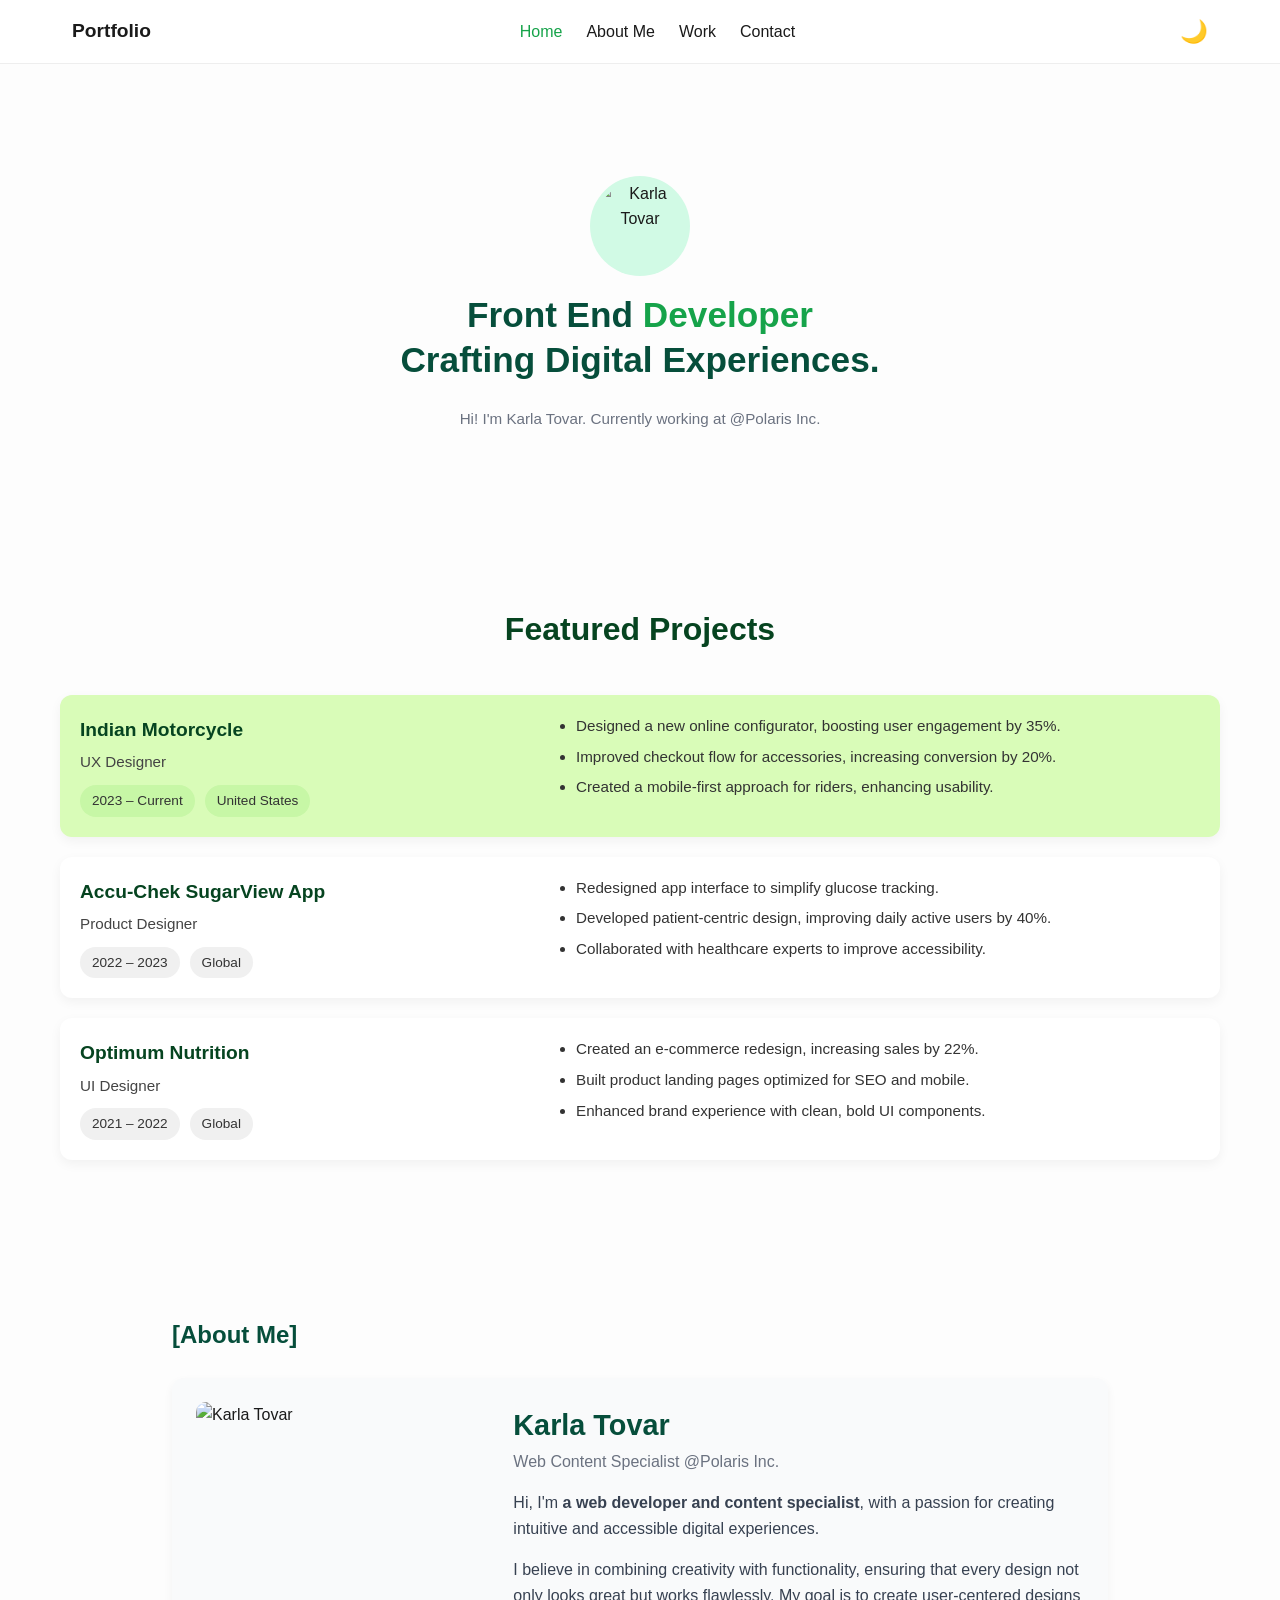
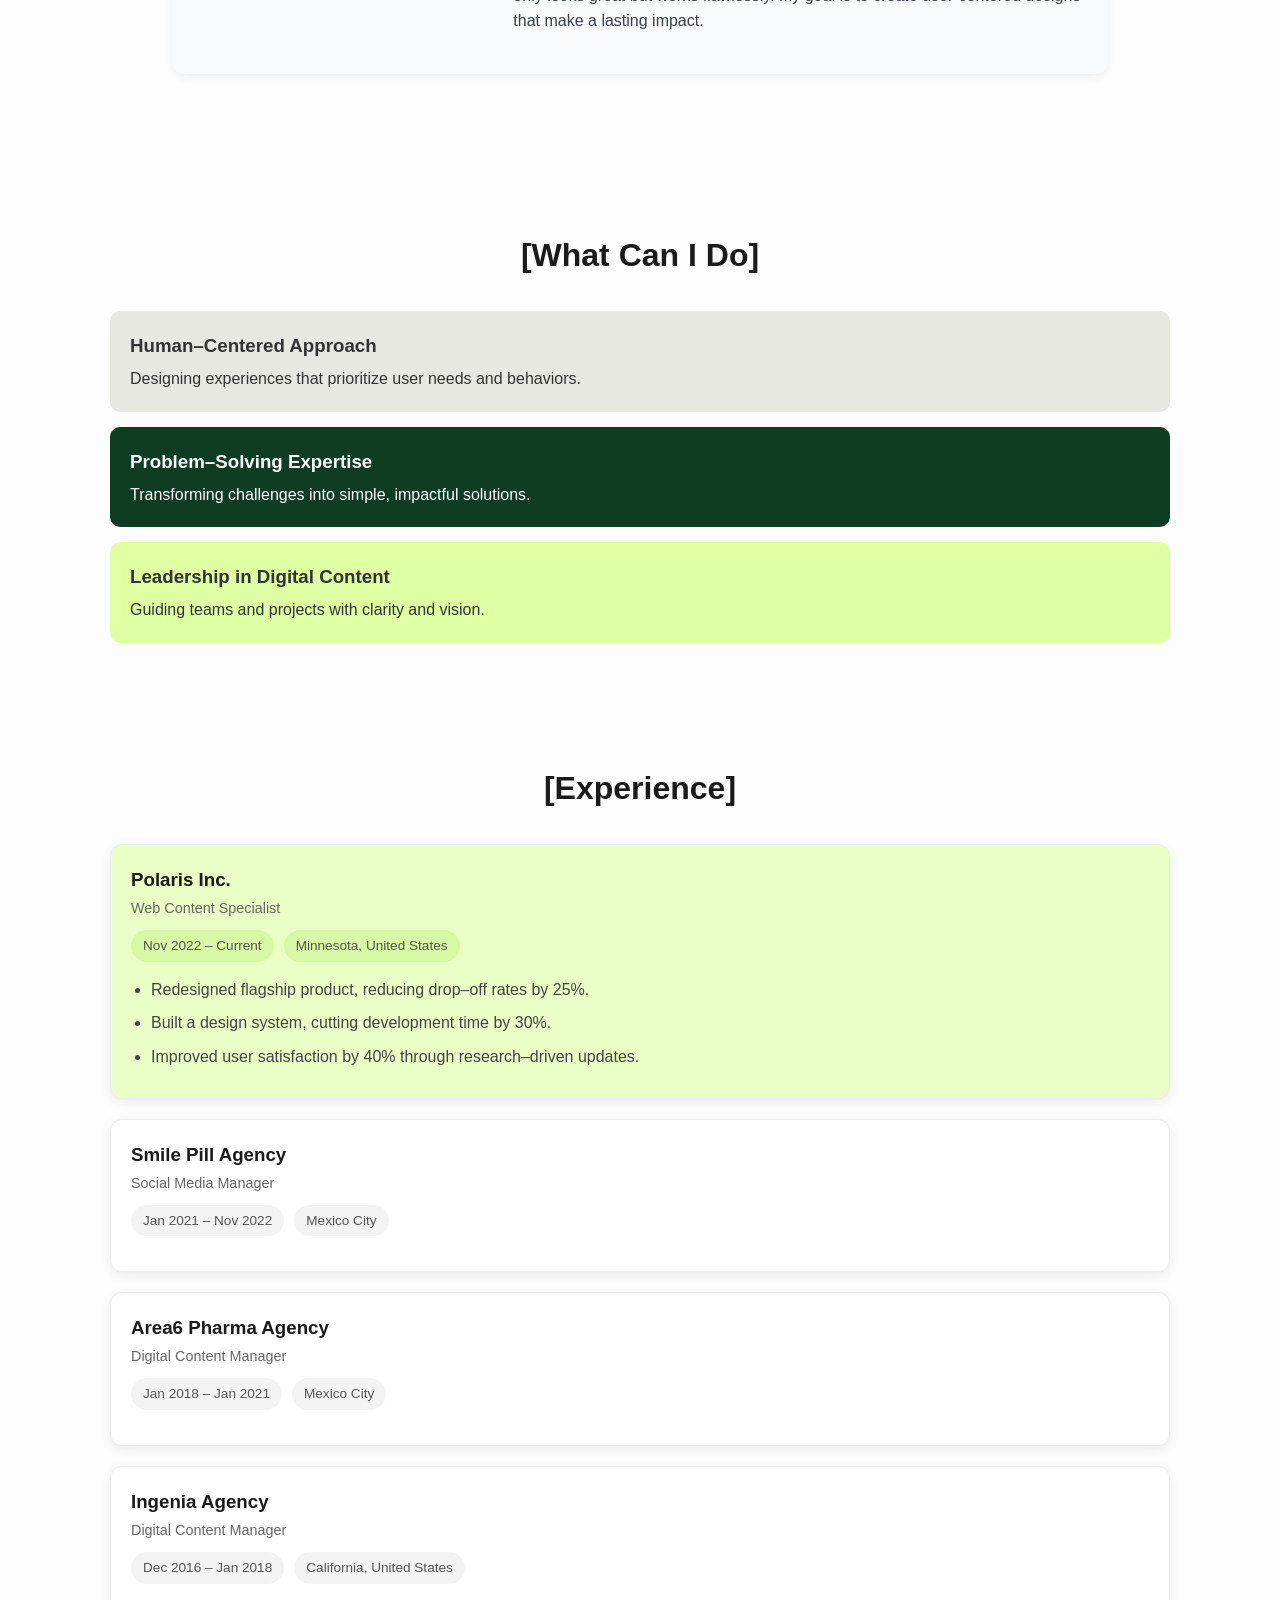
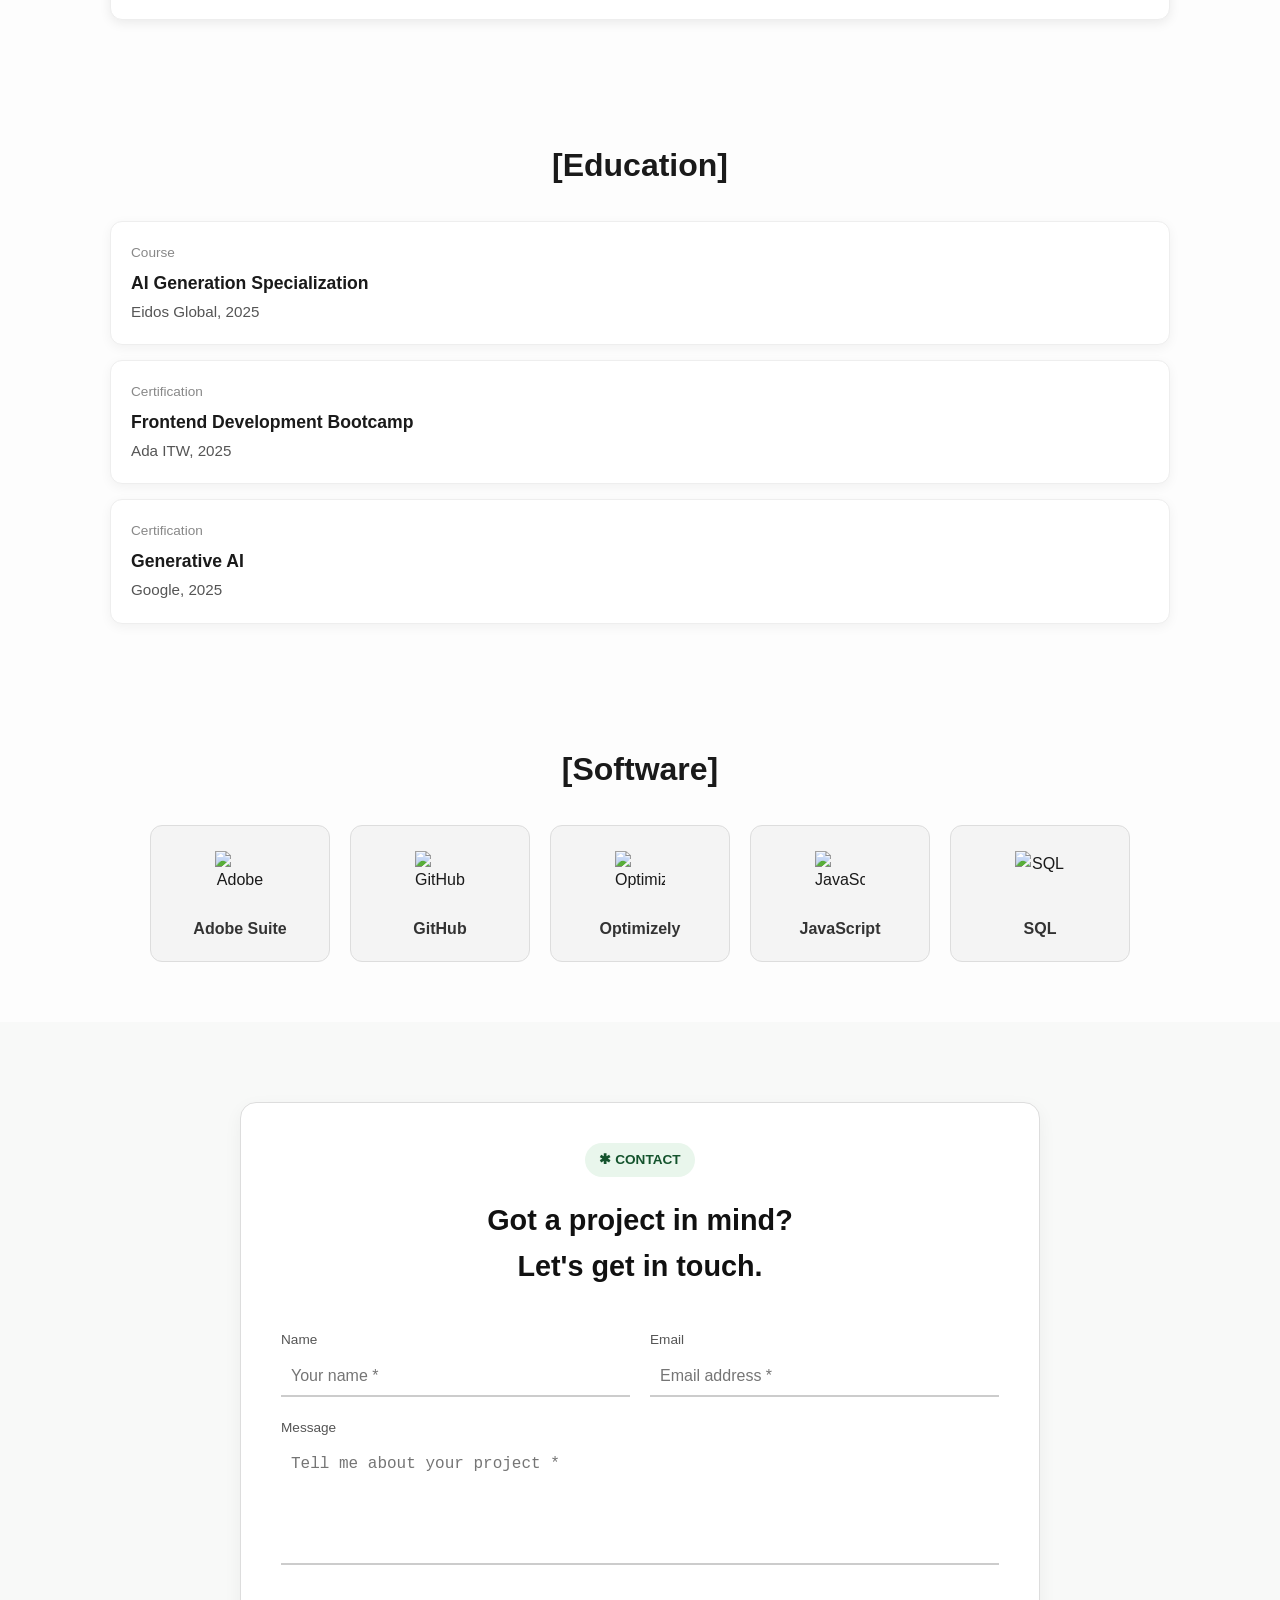
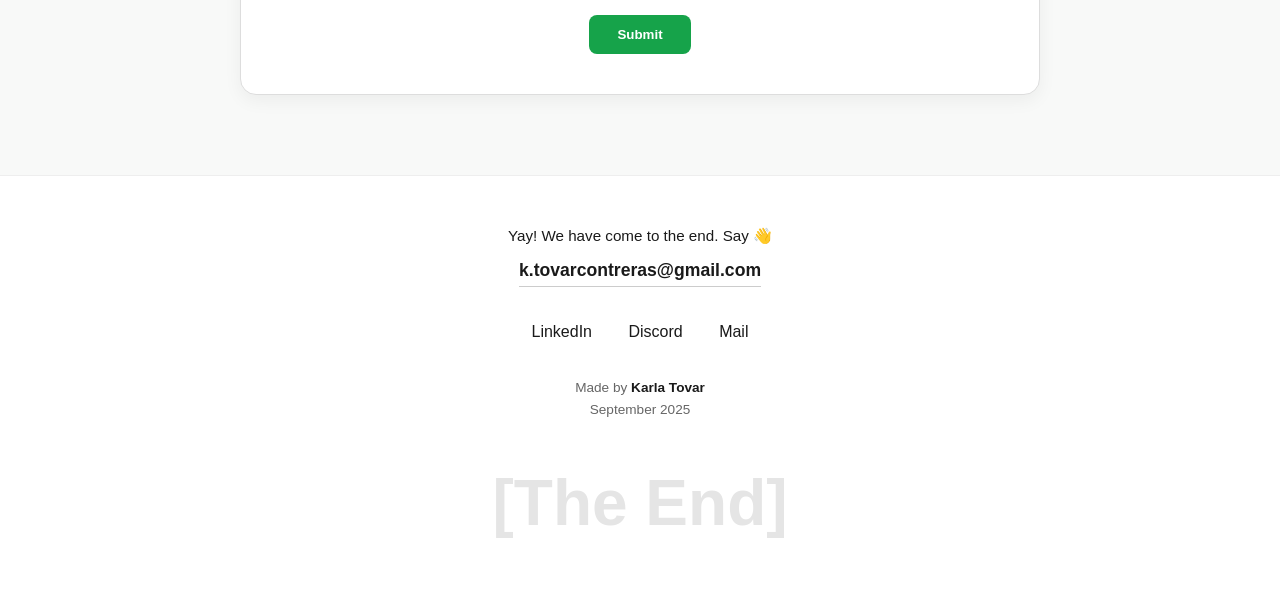
==== index.html @ 09ee1850 "cambio de carpeta" ====
<!DOCTYPE html>
<html lang="en">
<head>
  <meta charset="UTF-8">
  <meta name="viewport" content="width=device-width, initial-scale=1.0">
  <title>Karla Tovar - Portfolio</title>
  <link rel="stylesheet" href="css/styles.css">
</head>
<body>
  <!-- Header -->
  <header>
    <nav class="navbar">
      <div class="logo">Portfolio</div>
      <ul class="nav-links" id="navLinks">
        <li><a href="#hero" class="active">Home</a></li>
        <li><a href="#about">About Me</a></li>
        <li><a href="#projects">Work</a></li>
        <li><a href="#contact">Contact</a></li>
      </ul>
      <!-- Mobile Menu -->
      <button class="menu-toggle" id="menuToggle">
        <span></span><span></span><span></span>
      </button>
      <!-- Dark Mode -->
      <button class="dark-btn" id="darkBtn">🌙</button>
    </nav>
  </header>

  <!-- Hero -->
  <section id="hero" class="hero fade-in">
    <div class="hero-header">
      <div class="hero-avatar">
        <img src="https://st.depositphotos.com/15741256/61142/i/1600/depositphotos_611429774-stock-photo-portrait-beautiful-businesswoman-positive-successful.jpg" alt="Karla Tovar">
      </div>
      <h1>
        <span class="line1">Front End<span class="highlight"> Developer</span></span><br>
        <span class="line2">Crafting Digital Experiences.</span>
      </h1>
      <p class="subtitle">Hi! I'm Karla Tovar. Currently working at @Polaris Inc.</p>
    </div>
  </section>

  <!-- Featured Projects -->
  <section id="projects" class="work">
    <h2>Featured Projects</h2>
    <div class="experience-list">

      <!-- Project 1 -->
      <div class="experience-card highlight">
        <div class="experience-info">
          <h3>Indian Motorcycle</h3>
          <p class="role">UX Designer</p>
          <div class="meta">
            <span class="date">2023 – Current</span>
            <span class="location">United States</span>
          </div>
        </div>
        <div class="experience-details">
          <ul>
            <li>Designed a new online configurator, boosting user engagement by 35%.</li>
            <li>Improved checkout flow for accessories, increasing conversion by 20%.</li>
            <li>Created a mobile-first approach for riders, enhancing usability.</li>
          </ul>
        </div>
      </div>

      <!-- Project 2 -->
      <div class="experience-card">
        <div class="experience-info">
          <h3>Accu-Chek SugarView App</h3>
          <p class="role">Product Designer</p>
          <div class="meta">
            <span class="date">2022 – 2023</span>
            <span class="location">Global</span>
          </div>
        </div>
        <div class="experience-details">
          <ul>
            <li>Redesigned app interface to simplify glucose tracking.</li>
            <li>Developed patient-centric design, improving daily active users by 40%.</li>
            <li>Collaborated with healthcare experts to improve accessibility.</li>
          </ul>
        </div>
      </div>

      <!-- Project 3 -->
      <div class="experience-card">
        <div class="experience-info">
          <h3>Optimum Nutrition</h3>
          <p class="role">UI Designer</p>
          <div class="meta">
            <span class="date">2021 – 2022</span>
            <span class="location">Global</span>
          </div>
        </div>
        <div class="experience-details">
          <ul>
            <li>Created an e-commerce redesign, increasing sales by 22%.</li>
            <li>Built product landing pages optimized for SEO and mobile.</li>
            <li>Enhanced brand experience with clean, bold UI components.</li>
          </ul>
        </div>
      </div>

    </div>
  </section>

  <!-- About Me -->
  <section id="about" class="about-section fade-in">
    <h2>[About Me]</h2>
    <div class="about-card">
      <div class="about-image">
        <img src="https://st.depositphotos.com/15741256/61146/i/1600/depositphotos_611463954-stock-photo-portrait-beautiful-positive-friendly-hispanic.jpg" alt="Karla Tovar">
        <div class="about-icons">
          <a href="#"><i class="fas fa-paint-brush"></i></a>
          <a href="#"><i class="fas fa-code"></i></a>
          <a href="#"><i class="fas fa-lightbulb"></i></a>
          <a href="#"><i class="fas fa-users"></i></a>
        </div>
      </div>
      <div class="about-content">
        <h3>Karla Tovar</h3>
        <p class="role">Web Content Specialist @Polaris Inc.</p>
        <p>
          Hi, I'm <strong>a web developer and content specialist</strong>, with a passion for
          creating intuitive and accessible digital experiences.
        </p>
        <p>
          I believe in combining creativity with functionality, ensuring that 
          every design not only looks great but works flawlessly.  
          My goal is to create user-centered designs that make a lasting impact.
        </p>
      </div>
    </div>
  </section>

  <!-- Skills -->
  <section class="skills fade-in">
    <h2>[What Can I Do]</h2>
    <div class="skills-container">
      <div class="skill-card light">
        <h3>Human–Centered Approach</h3>
        <p>Designing experiences that prioritize user needs and behaviors.</p>
      </div>
      <div class="skill-card dark">
        <h3>Problem–Solving Expertise</h3>
        <p>Transforming challenges into simple, impactful solutions.</p>
      </div>
      <div class="skill-card accent">
        <h3>Leadership in Digital Content</h3>
        <p>Guiding teams and projects with clarity and vision.</p>
      </div>
    </div>
  </section>

  <!-- Experience -->
  <section class="experience fade-in">
    <h2>[Experience]</h2>
    <div class="experience-container">
      <div class="job-card highlight">
        <div class="job-header">
          <h3>Polaris Inc.</h3>
          <span class="role">Web Content Specialist</span>
        </div>
        <div class="job-meta">
          <span class="tag">Nov 2022 – Current</span>
          <span class="tag">Minnesota, United States</span>
        </div>
        <ul class="job-details">
          <li>Redesigned flagship product, reducing drop–off rates by 25%.</li>
          <li>Built a design system, cutting development time by 30%.</li>
          <li>Improved user satisfaction by 40% through research–driven updates.</li>
        </ul>
      </div>

      <div class="job-card">
        <div class="job-header">
          <h3>Smile Pill Agency</h3>
          <span class="role">Social Media Manager</span>
        </div>
        <div class="job-meta">
          <span class="tag">Jan 2021 – Nov 2022</span>
          <span class="tag">Mexico City</span>
        </div>
      </div>

      <div class="job-card">
        <div class="job-header">
          <h3>Area6 Pharma Agency</h3>
          <span class="role">Digital Content Manager</span>
        </div>
        <div class="job-meta">
          <span class="tag">Jan 2018 – Jan 2021</span>
          <span class="tag">Mexico City</span>
        </div>
      </div>

      <div class="job-card">
        <div class="job-header">
          <h3>Ingenia Agency</h3>
          <span class="role">Digital Content Manager</span>
        </div>
        <div class="job-meta">
          <span class="tag">Dec 2016 – Jan 2018</span>
          <span class="tag">California, United States</span>
        </div>
      </div>
    </div>
  </section>

  <!-- Education -->
  <section class="education fade-in">
    <h2>[Education]</h2>
    <div class="education-container">
      <div class="edu-card">
        <span class="edu-role">Course</span>
        <h3>AI Generation Specialization</h3>
        <p>Eidos Global, 2025</p>
      </div>
      <div class="edu-card">
        <span class="edu-role">Certification</span>
        <h3>Frontend Development Bootcamp</h3>
        <p>Ada ITW, 2025</p>
      </div>
      <div class="edu-card">
        <span class="edu-role">Certification</span>
        <h3>Generative AI</h3>
        <p>Google, 2025</p>
      </div>
    </div>
  </section>

  <!-- Software -->
  <section class="software fade-in">
    <h2>[Software]</h2>
    <div class="software-container">
      <div class="software-card">
        <div class="software-icon">
          <img src="https://cdn-icons-png.flaticon.com/512/5968/5968520.png" alt="Adobe">
        </div>
        <h3>Adobe Suite</h3>
      </div>
      <div class="software-card">
        <div class="software-icon">
          <img src="https://cdn-icons-png.flaticon.com/512/2111/2111432.png" alt="GitHub">
        </div>
        <h3>GitHub</h3>
      </div>
      <div class="software-card">
        <div class="software-icon">
          <img src="https://upload.wikimedia.org/wikipedia/en/e/e9/Optimizely_Logo.png" alt="Optimizely">
        </div>
        <h3>Optimizely</h3>
      </div>
      <div class="software-card">
        <div class="software-icon">
          <img src="https://cdn-icons-png.flaticon.com/512/5968/5968292.png" alt="JavaScript">
        </div>
        <h3>JavaScript</h3>
      </div>
      <div class="software-card">
        <div class="software-icon">
          <img src="https://cdn-icons-png.flaticon.com/512/2772/2772128.png" alt="SQL">
        </div>
        <h3>SQL</h3>
      </div>
    </div>
  </section>

  <!-- Contact -->
  <section id="contact" class="contact fade-in">
    <div class="contact-box">
      <h2 class="contact-title">✱ CONTACT</h2>
      <h3 class="contact-subtitle">Got a project in mind?<br>Let's get in touch.</h3>
      <form class="contact-form">
        <div class="form-group">
          <label for="name">Name</label>
          <input type="text" id="name" placeholder="Your name *" required>
        </div>
        <div class="form-group">
          <label for="email">Email</label>
          <input type="email" id="email" placeholder="Email address *" required>
        </div>
        <div class="form-group full-width">
          <label for="message">Message</label>
          <textarea id="message" placeholder="Tell me about your project *" required></textarea>
        </div>
        <div class="form-submit">
          <button type="submit">Submit</button>
        </div>
      </form>
    </div>
  </section>

  <!-- Footer -->
  <footer>
    <div class="footer-top">
      <p>Yay! We have come to the end. Say 👋</p>
      <a href="mailto:k.tovarcontreras@gmail.com" class="footer-email">k.tovarcontreras@gmail.com</a>
    </div>
    <div class="footer-links">
      <a href="#">LinkedIn</a>
      <a href="#">Discord</a>
      <a href="#">Mail</a>
    </div>
    <div class="footer-meta">
      <p>Made by <a href="#">Karla Tovar</a></p>
      <p>September 2025</p>
    </div>
    <div class="footer-end">
      <h2>[The End]</h2>
    </div>
  </footer>

  <script src="js/script.js"></script>
</body>
</html>
---- css/styles.css ----
/* ========= RESET ========= */
* {
  margin: 0;
  padding: 0;
  box-sizing: border-box;
}
body {
  font-family: 'Inter', sans-serif;
  color: #1a1a1a;
  line-height: 1.6;
  background-color: #fdfdfd;
}

/* ========= NAVBAR ========= */
header {
  width: 100%;
  background: #ffffff;
  border-bottom: 1px solid #eee;
  position: sticky;
  top: 0;
  z-index: 100;
}
.navbar {
  max-width: 1200px;
  margin: auto;
  padding: 1rem 2rem;
  display: flex;
  justify-content: space-between;
  align-items: center;
}
.logo {
  font-weight: 700;
  font-size: 1.2rem;
}
.nav-links {
  display: flex;
  list-style: none;
  gap: 1.5rem;
}
.nav-links a {
  text-decoration: none;
  color: #1a1a1a;
  font-weight: 500;
  transition: color .3s ease;
}
.nav-links a:hover,
.nav-links a.active {
  color: #16a34a;
}

/* ========= MENU SANDWICH ========= */
.menu-toggle {
  display: none;
  flex-direction: column;
  justify-content: space-between;
  width: 28px;
  height: 20px;
  background: none;
  border: none;
  cursor: pointer;
}
.menu-toggle span {
  display: block;
  height: 3px;
  width: 100%;
  background: #064e3b; /* verde oscuro */
  border-radius: 3px;
  transition: 0.3s ease;
}
/* animación al cambiar a X */
.menu-toggle.active span:nth-child(1) {
  transform: rotate(45deg) translateY(8px);
}
.menu-toggle.active span:nth-child(2) {
  opacity: 0;
}
.menu-toggle.active span:nth-child(3) {
  transform: rotate(-45deg) translateY(-8px);
}

/* responsive menú */
@media (max-width: 768px) {
  .menu-toggle {
    display: flex;
  }
  .nav-links {
    position: absolute;
    top: 70px;
    right: 20px;
    background: #fff;
    flex-direction: column;
    gap: 1rem;
    padding: 1rem 2rem;
    border: 1px solid #eee;
    border-radius: 12px;
    box-shadow: 0 4px 12px rgba(0,0,0,0.1);
    display: none;
  }
  .nav-links.show {
    display: flex;
  }
}

/* ========= HERO NUEVO ========= */
.hero {
  max-width: 800px;
  margin: 5rem auto;
  padding: 2rem;
  text-align: center;
}

.hero-header {
  display: flex;
  flex-direction: column;
  align-items: center;
  gap: 1rem;
}

.hero-avatar {
  width: 100px;
  height: 100px;
  background: #d1fae5; /* verde claro */
  border-radius: 50%;
  display: flex;
  align-items: center;
  justify-content: center;
  overflow: hidden;
}

.hero-avatar img {
  width: 90%;
  height: 90%;
  object-fit: cover;
  border-radius: 50%;
}

.hero h1 {
  font-size: 2.2rem;
  font-weight: 700;
  line-height: 1.3;
  color: #064e3b; /* verde oscuro */
}

.hero .line1 .highlight {
  color: #16a34a; /* verde brillante */
}

.hero .subtitle {
  font-size: 0.95rem;
  color: #6b7280; /* gris */
  margin-top: 0.5rem;
}

/* ========= ABOUT ME ========= */
.about-section {
  max-width: 1000px;
  margin: 4rem auto;
  padding: 2rem;
}

.about-section h2 {
  font-size: 1.5rem;
  margin-bottom: 1.5rem;
  color: #064e3b;
}

.about-card {
  display: flex;
  gap: 2rem;
  background: #f9fafb;
  border-radius: 12px;
  padding: 1.5rem;
  box-shadow: 0 4px 10px rgba(0, 0, 0, 0.05);
}

.about-image {
  flex: 1;
  position: relative;
}

.about-image img {
  width: 100%;
  border-radius: 10px;
  object-fit: cover;
}

.about-icons {
  display: flex;
  justify-content: center;
  gap: 1rem;
  margin-top: 0.8rem;
}

.about-icons a {
  font-size: 1.2rem;
  color: #16a34a;;
  transition: color 0.3s ease;
}

.about-icons a:hover {
  color: #064e3b;
}

.about-content {
  flex: 2;
  display: flex;
  flex-direction: column;
  justify-content: center;
}

.about-content h3 {
  font-size: 1.8rem;
  font-weight: bold;
  color: #064e3b;
}

.about-content .role {
  font-size: 1rem;
  color: #6b7280;
  margin-bottom: 1rem;
}

.about-content p {
  margin-bottom: 1rem;
  color: #374151;
  line-height: 1.6;
}

.about-content .signature {
  font-style: italic;
  color: #9ca3af;
  margin-bottom: 1.5rem;
}

.btn-primary {
  display: inline-block;
  padding: 0.8rem 1.5rem;
  background: #16a34a;
  color: white;
  font-weight: 600;
  border-radius: 8px;
  text-decoration: none;
  transition: background 0.3s ease;
}

.btn-primary:hover {
  background: #064e3b;
}

/* === ABOUT PAGE === */
.about {
  padding: 60px 20px;
  max-width: 1100px;
  margin: 0 auto;
}

.about h2 {
  text-align: center;
  margin-bottom: 40px;
  font-size: 2rem;
  color: var(--text-color);
}

.about-box {
  display: flex;
  flex-wrap: wrap;
  gap: 30px;
  background: var(--bg-light, #fff);
  border-radius: 12px;
  box-shadow: 0 4px 20px rgba(0, 0, 0, 0.08);
  padding: 30px;
  align-items: center;
}

.about-text {
  flex: 1 1 50%;
  color: var(--text-color);
}

.about-text h4 {
  font-size: 1rem;
  color: var(--accent-color, #888);
  margin-bottom: 15px;
}

.about-text p {
  margin-bottom: 15px;
  line-height: 1.6;
}

.about-text blockquote {
  margin-top: 25px;
  padding-left: 20px;
  border-left: 4px solid var(--primary-color, #555);
  font-style: italic;
  color: #555;
}

.about-text .quote {
  display: block;
  font-weight: 600;
  font-size: 1.1rem;
  margin-bottom: 5px;
}

.about-text .author {
  font-size: 0.9rem;
  color: #777;
}

.about-photo {
  flex: 1 1 40%;
  text-align: center;
}

.about-photo img {
  max-width: 100%;
  border-radius: 12px;
  object-fit: cover;
  box-shadow: 0 4px 12px rgba(0, 0, 0, 0.1);
}

/* Responsive */
@media (max-width: 768px) {
  .about-box {
    flex-direction: column;
    text-align: center;
  }
  .about-text {
    flex: 1 1 100%;
  }
  .about-photo {
    flex: 1 1 100%;
  }
}

/* Featured Projects (styled like Experience in about.html) */
.experience-list {
  display: flex;
  flex-direction: column;
  gap: 20px;
}

.experience-card {
  background: #fff;
  border-radius: 12px;
  padding: 20px;
  box-shadow: 0 4px 12px rgba(0,0,0,0.05);
  display: flex;
  justify-content: space-between;
  align-items: flex-start;
  flex-wrap: wrap;
}

.experience-card.highlight {
  background: #d9fcb8; /* green highlight */
}

.experience-info {
  flex: 1 1 40%;
}

.experience-info h3 {
  font-size: 1.2rem;
  font-weight: 700;
  margin-bottom: 5px;
  color: #064420;
}

.experience-info .role {
  font-size: 0.95rem;
  color: #444;
  margin-bottom: 10px;
}

.meta {
  display: flex;
  gap: 10px;
  flex-wrap: wrap;
}

.meta span {
  background: #f0f0f0;
  padding: 5px 12px;
  border-radius: 20px;
  font-size: 0.85rem;
  color: #333;
}

.experience-card.highlight .meta span {
  background: #c7f7a6;
}

.experience-details {
  flex: 1 1 55%;
}

.experience-details ul {
  margin: 0;
  padding-left: 20px;
}

.experience-details li {
  margin-bottom: 8px;
  font-size: 0.95rem;
  color: #333;
  line-height: 1.5;
}


/* === EDUCATION === */
.education {
  padding: 60px 20px;
  max-width: 1100px;
  margin: 0 auto;
}

.education h2 {
  text-align: center;
  margin-bottom: 30px;
  font-size: 2rem;
}

.education-container {
  display: flex;
  flex-direction: column;
  gap: 15px;
}

.edu-card {
  background: #fff;
  border: 1px solid #eee;
  border-radius: 12px;
  padding: 20px;
  box-shadow: 0 3px 12px rgba(0, 0, 0, 0.05);
}

.edu-role {
  display: block;
  font-size: 0.85rem;
  color: #888;
  margin-bottom: 5px;
}

.edu-card h3 {
  font-size: 1.1rem;
  margin-bottom: 3px;
  font-weight: 600;
}

.edu-card p {
  font-size: 0.95rem;
  color: #555;
}

/* Responsive */
@media (max-width: 768px) {
  .edu-card {
    padding: 15px;
  }
}

/* === SOFTWARE === */
.software {
  padding: 60px 20px;
  max-width: 1100px;
  margin: 0 auto;
}

.software h2 {
  text-align: center;
  margin-bottom: 30px;
  font-size: 2rem;
}

.software-container {
  display: flex;
  flex-wrap: wrap;
  justify-content: center;
  gap: 20px;
}

.software-card {
  background: #f4f4f4;
  border: 1px solid #ddd;
  border-radius: 12px;
  width: 180px;
  padding: 20px;
  text-align: center;
  transition: transform 0.2s ease-in-out, box-shadow 0.2s;
}

.software-card:hover {
  transform: translateY(-5px);
  box-shadow: 0 6px 16px rgba(0, 0, 0, 0.1);
}

.software-icon {
  width: 60px;
  height: 60px;
  margin: 0 auto 10px;
  display: flex;
  align-items: center;
  justify-content: center;
}

.software-icon img {
  width: 50px;
  height: 50px;
  object-fit: contain;
}

.software-card h3 {
  font-size: 1rem;
  color: #333;
}


/* === WHAT CAN I DO === */
.skills {
  padding: 60px 20px;
  max-width: 1100px;
  margin: 0 auto;
}

.skills h2 {
  text-align: center;
  margin-bottom: 30px;
  font-size: 2rem;
}

.skills-container {
  display: flex;
  flex-direction: column;
  gap: 15px;
}

.skill-card {
  padding: 20px;
  border-radius: 10px;
  font-size: 1rem;
}

.skill-card h3 {
  margin-bottom: 5px;
  font-weight: 700;
}

.skill-card.light {
  background: #e8e8e3;
  color: #333;
}

.skill-card.dark {
  background: #0f3d24;
  color: #fff;
}

.skill-card.accent {
  background: #dfffa3;
  color: #333;
}

/* === EXPERIENCE === */
.experience {
  padding: 60px 20px;
  max-width: 1100px;
  margin: 0 auto;
}

.experience h2 {
  text-align: center;
  margin-bottom: 30px;
  font-size: 2rem;
}

.experience-container {
  display: flex;
  flex-direction: column;
  gap: 20px;
}

.job-card {
  background: #fff;
  border-radius: 12px;
  padding: 20px;
  box-shadow: 0 3px 12px rgba(0, 0, 0, 0.08);
  border: 1px solid #eee;
}

.job-card.highlight {
  background: #eaffc6;
}

.job-header {
  display: flex;
  flex-direction: column;
  margin-bottom: 10px;
}

.job-header h3 {
  font-weight: 700;
  margin-bottom: 2px;
}

.role {
  font-size: 0.9rem;
  color: #666;
}

.job-meta {
  display: flex;
  gap: 10px;
  margin-bottom: 15px;
  flex-wrap: wrap;
}

.tag {
  background: #f3f3f3;
  border-radius: 20px;
  padding: 5px 12px;
  font-size: 0.85rem;
  color: #555;
}

.job-card.highlight .tag {
  background: #d7f8a5;
}

.job-details {
  margin-top: 10px;
  padding-left: 20px;
  color: #444;
}

.job-details li {
  margin-bottom: 8px;
}

/* Responsive */
@media (max-width: 768px) {
  .skills-container {
    gap: 10px;
  }

  .job-card {
    padding: 15px;
  }
}

/* ========= BOTONES ========= */
.btn {
  background: #6d28d9;
  color: #fff;
  padding: .8rem 1.5rem;
  border-radius: 8px;
  text-decoration: none;
  font-weight: 500;
  transition: background .3s ease, transform .2s ease;
}
.btn:hover {
  background: #5b21b6;
  transform: translateY(-3px);
}

/* === CONTACT === */
.contact {
  padding: 80px 20px;
  background: #f8f9f8;
  display: flex;
  justify-content: center;
  align-items: center;
}

.contact-box {
  background: #fff;
  border: 1px solid #ddd;
  border-radius: 16px;
  max-width: 800px;
  width: 100%;
  padding: 40px;
  text-align: center;
  box-shadow: 0 6px 18px rgba(0,0,0,0.05);
}

.contact-title {
  display: inline-block;
  background: #e9f6ec;
  color: #14532d;
  font-size: 0.85rem;
  font-weight: bold;
  border-radius: 20px;
  padding: 6px 14px;
  margin-bottom: 20px;
}

.contact-subtitle {
  font-size: 1.8rem;
  font-weight: 700;
  margin-bottom: 40px;
  color: #111;
}

.contact-form {
  display: flex;
  flex-wrap: wrap;
  gap: 20px;
  justify-content: space-between;
}

.form-group {
  flex: 1 1 45%;
  display: flex;
  flex-direction: column;
  text-align: left;
}

.form-group.full-width {
  flex: 1 1 100%;
}

.form-group label {
  font-size: 0.85rem;
  color: #555;
  margin-bottom: 6px;
}

.form-group input,
.form-group textarea {
  border: none;
  border-bottom: 2px solid #ccc;
  padding: 10px;
  font-size: 1rem;
  transition: border-color 0.2s ease;
  background: transparent;
}

.form-group input:focus,
.form-group textarea:focus {
  outline: none;
  border-color: #16a34a; /* Verde acento */
}

.form-group textarea {
  resize: none;
  height: 120px;
}

.form-submit {
  flex: 1 1 100%;
  display: flex;
  justify-content: center;
  margin-top: 30px;
}

.form-submit button {
  background: #16a34a; /* Verde principal */
  color: #fff;
  font-weight: bold;
  padding: 12px 28px;
  border: none;
  border-radius: 8px;
  cursor: pointer;
  transition: background 0.2s ease;
}

.form-submit button:hover {
  background: #15803d; /* Verde más oscuro al hover */
}

/* === PROYECTOS MEJORADOS === */
.projects-section {
  padding: 60px 20px;
  max-width: 1200px;
  margin: 0 auto;
}

.projects-section h2 {
  text-align: center;
  margin-bottom: 40px;
  font-size: 2rem;
  color: var(--heading-color, #064420);
}

.projects-list {
  display: flex;
  flex-direction: column;
  gap: 40px;
}

.project-card.enhanced {
  display: flex;
  background: #fff;
  border: 1px solid #eee;
  border-radius: 16px;
  overflow: hidden;
  box-shadow: 0 6px 18px rgba(0,0,0,0.05);
  transition: transform 0.3s, box-shadow 0.3s;
}

.project-card.enhanced:hover {
  transform: translateY(-5px);
  box-shadow: 0 10px 22px rgba(0,0,0,0.08);
}

.project-card.enhanced .project-image {
  flex: 1 1 40%;
  overflow: hidden;
}

.project-card.enhanced .project-image img {
  width: 100%;
  height: 100%;
  object-fit: cover;
  transition: transform 0.3s ease;
}

.project-card.enhanced:hover .project-image img {
  transform: scale(1.05);
}

.project-card.enhanced .project-content {
  flex: 1 1 60%;
  padding: 30px;
  display: flex;
  flex-direction: column;
  justify-content: center;
}

.project-card.enhanced .project-content .project-category {
  font-size: 0.9rem;
  color: var(--accent-color, #16a34a);
  margin-bottom: 10px;
  text-transform: uppercase;
}

.project-card.enhanced .project-content h3 {
  font-size: 1.5rem;
  margin-bottom: 15px;
  color: var(--heading-color, #064420);
}

.project-card.enhanced .project-content p {
  flex: 1;
  color: #444;
  line-height: 1.6;
  margin-bottom: 25px;
}

.project-card.enhanced .project-content a.btn {
  align-self: start;
  background: var(--accent-color, #16a34a);
  color: #fff;
  padding: 10px 20px;
  border-radius: 8px;
  text-decoration: none;
  font-weight: 600;
  transition: background 0.3s ease;
}

.project-card.enhanced .project-content a.btn:hover {
  background: #12802b; /* versión más oscura del verde acento */
}

/* Responsive */
@media (max-width: 900px) {
  .project-card.enhanced {
    flex-direction: column;
  }
  .project-card.enhanced .project-image,
  .project-card.enhanced .project-content {
    flex: 1 1 100%;
  }
}

/* Featured Projects Section */
.work {
  padding: 60px 20px;
  max-width: 1200px;
  margin: 0 auto;
}

.work h2 {
  text-align: center;
  font-size: 2rem;
  margin-bottom: 40px;
  color: var(--heading-color, #064420);
}

.projects-grid {
  display: grid;
  grid-template-columns: repeat(auto-fit, minmax(320px, 1fr));
  gap: 30px;
}

.project-card {
  background: #fff;
  border-radius: 16px;
  overflow: hidden;
  box-shadow: 0 6px 18px rgba(0,0,0,0.06);
  transition: transform 0.3s, box-shadow 0.3s;
  display: flex;
  flex-direction: column;
}

.project-card:hover {
  transform: translateY(-5px);
  box-shadow: 0 10px 22px rgba(0,0,0,0.08);
}

.project-card img {
  width: 100%;
  height: 220px;
  object-fit: cover;
}

.project-content {
  padding: 20px;
}

.project-category {
  font-size: 0.9rem;
  font-weight: 600;
  color: var(--accent-color, #16a34a);
  margin-bottom: 10px;
  text-transform: uppercase;
}

.project-content h3 {
  font-size: 1.3rem;
  margin-bottom: 10px;
  color: var(--heading-color, #064420);
}

.project-content p {
  color: #444;
  line-height: 1.6;
  margin-bottom: 15px;
}

.tags {
  margin-bottom: 15px;
}

.tags span {
  display: inline-block;
  background: #f1f5f3;
  color: #064420;
  font-size: 0.8rem;
  padding: 5px 10px;
  border-radius: 6px;
  margin-right: 6px;
}

.card-btn {
  background: var(--accent-color, #16a34a);
  color: #fff;
  padding: 10px 18px;
  border-radius: 8px;
  text-decoration: none;
  font-weight: 600;
  transition: background 0.3s ease;
}

.card-btn:hover {
  background: #12802b;
}



/* ========= FOOTER ========= */
footer {
  padding: 3rem 2rem;
  background: #fff;
  color: #1a1a1a;
  text-align: center;
  border-top: 1px solid #eee;
}
.footer-top p {
  font-size: 0.95rem;
  margin-bottom: 0.5rem;
}
.footer-email {
  display: inline-block;
  font-weight: bold;
  font-size: 1.1rem;
  color: #1a1a1a;
  text-decoration: none;
  border-bottom: 1px solid #ccc;
  padding-bottom: 2px;
  transition: color 0.3s ease, border-color 0.3s ease;
}
.footer-email:hover {
  color: #6d28d9;
  border-color: #6d28d9;
}
.footer-links {
  margin: 2rem 0;
}
.footer-links a {
  margin: 0 1rem;
  color: #1a1a1a;
  text-decoration: none;
  font-weight: 500;
  transition: color 0.3s ease;
}
.footer-links a:hover {
  color: #6d28d9;
}
.footer-meta {
  font-size: 0.85rem;
  color: #666;
  margin-bottom: 2rem;
}
.footer-meta a {
  color: #1a1a1a;
  font-weight: 600;
  text-decoration: none;
}
.footer-meta a:hover {
  color: #6d28d9;
}
.footer-end h2 {
  font-size: 4rem;
  font-weight: 800;
  color: #e5e5e5;
}

/* ========= ANIMACIONES SCROLL ========= */
.fade-in {
  opacity: 0;
  transform: translateY(30px);
  transition: all 0.8s ease;
}
.fade-in.show {
  opacity: 1;
  transform: translateY(0);
}
.slide-left {
  opacity: 0;
  transform: translateX(-50px);
  transition: all 0.8s ease;
}
.slide-left.show {
  opacity: 1;
  transform: translateX(0);
}
.slide-right {
  opacity: 0;
  transform: translateX(50px);
  transition: all 0.8s ease;
}
.slide-right.show {
  opacity: 1;
  transform: translateX(0);
}

/* ========= DARK MODE ========= */
.dark-btn {
  background: none;
  border: none;
  font-size: 1.4rem;
  cursor: pointer;
  margin-left: 1rem;
  transition: transform .3s ease;
}
.dark-btn:hover {
  transform: rotate(20deg) scale(1.2);
}
body.dark {
  background-color: #1a1a1a;
  color: #f3f4f6;
}
body.dark header {
  background: #111;
  border-bottom: 1px solid #333;
}
body.dark .nav-links a {
  color: #f3f4f6;
}
body.dark .nav-links a:hover,
body.dark .nav-links a.active {
  color: #a78bfa;
}
body.dark .hero,
body.dark .about,
body.dark .work,
body.dark .contact {
  background: #1a1a1a;
}
body.dark .project-card {
  background: #111;
  border: 1px solid #333;
}
body.dark .btn {
  background: #9333ea;
}
body.dark .btn:hover {
  background: #7e22ce;
}
body.dark footer {
  background: #000;
  color: #f3f4f6;
}
body.dark .footer-links a {
  color: #f3f4f6;
}
body.dark .footer-links a:hover {
  color: #a78bfa;
}
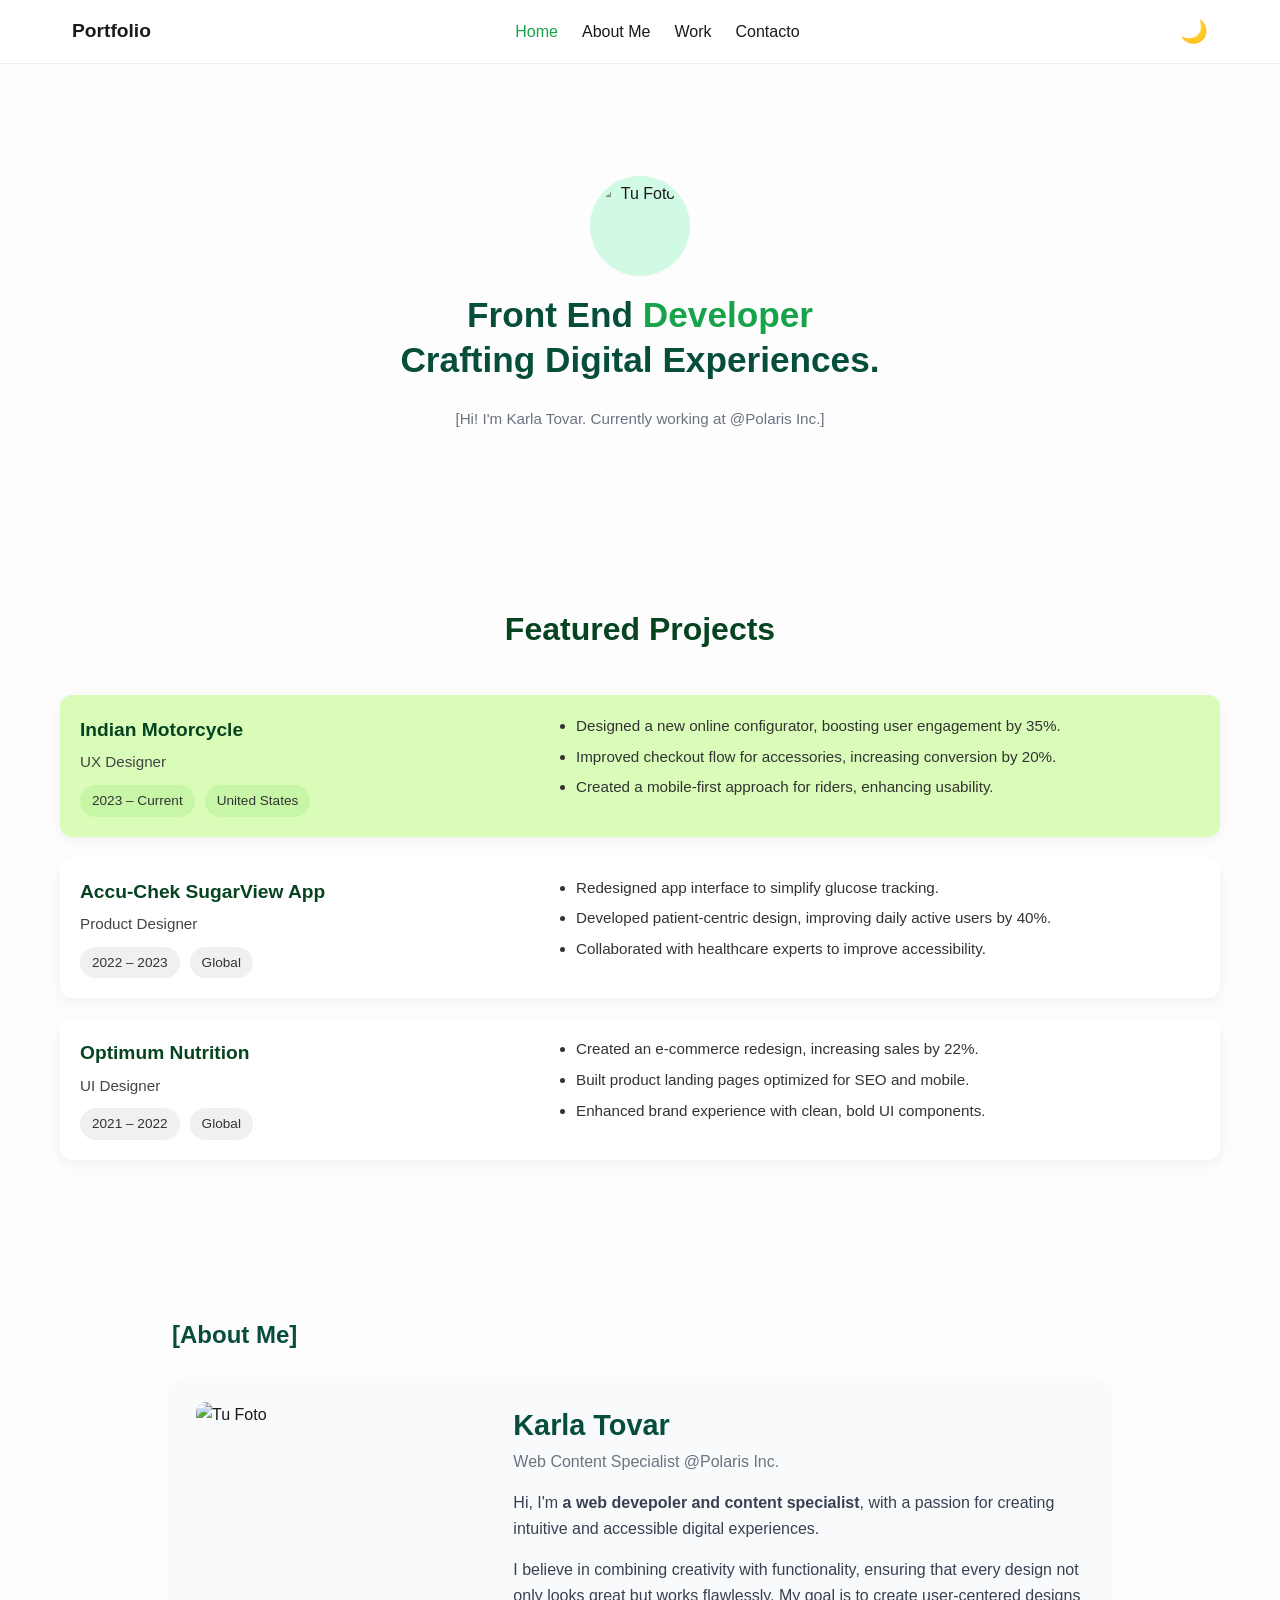
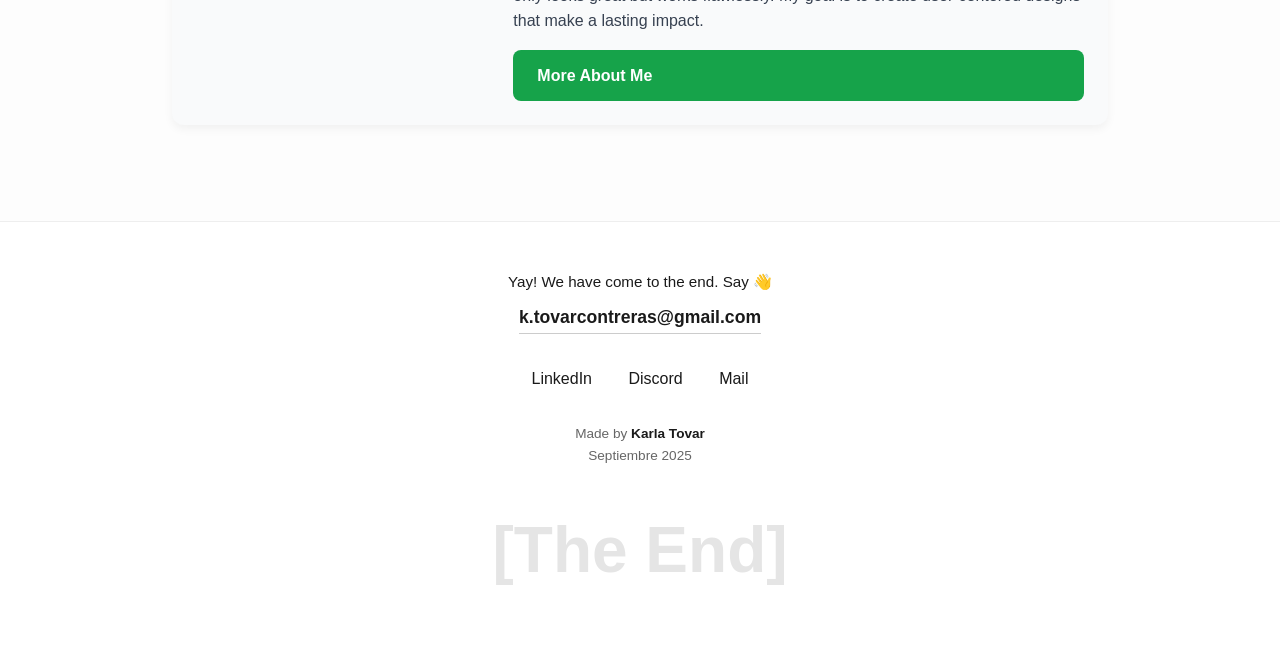
==== commit a7f07b1a: "agrego secciones para mejor navegacion" ====
--- a/index.html
+++ b/index.html
@@ -1,9 +1,9 @@
 <!DOCTYPE html>
-<html lang="en">
+<html lang="es">
 <head>
   <meta charset="UTF-8">
   <meta name="viewport" content="width=device-width, initial-scale=1.0">
-  <title>Karla Tovar - Portfolio</title>
+  <title>Portafolio - Home</title>
   <link rel="stylesheet" href="css/styles.css">
 </head>
 <body>
@@ -11,292 +11,141 @@
   <header>
     <nav class="navbar">
       <div class="logo">Portfolio</div>
+
       <ul class="nav-links" id="navLinks">
-        <li><a href="#hero" class="active">Home</a></li>
-        <li><a href="#about">About Me</a></li>
-        <li><a href="#projects">Work</a></li>
-        <li><a href="#contact">Contact</a></li>
+        <li><a href="index.html" class="active">Home</a></li>
+        <li><a href="about.html">About Me</a></li>
+        <li><a href="work.html">Work</a></li>
+        <li><a href="contact.html">Contacto</a></li>
       </ul>
-      <!-- Mobile Menu -->
+
+      <!-- Menú sandwich -->
       <button class="menu-toggle" id="menuToggle">
         <span></span><span></span><span></span>
       </button>
-      <!-- Dark Mode -->
+
+      <!-- Botón Dark Mode -->
       <button class="dark-btn" id="darkBtn">🌙</button>
     </nav>
   </header>
 
-  <!-- Hero -->
-  <section id="hero" class="hero fade-in">
-    <div class="hero-header">
-      <div class="hero-avatar">
-        <img src="https://st.depositphotos.com/15741256/61142/i/1600/depositphotos_611429774-stock-photo-portrait-beautiful-businesswoman-positive-successful.jpg" alt="Karla Tovar">
-      </div>
-      <h1>
-        <span class="line1">Front End<span class="highlight"> Developer</span></span><br>
-        <span class="line2">Crafting Digital Experiences.</span>
-      </h1>
-      <p class="subtitle">Hi! I'm Karla Tovar. Currently working at @Polaris Inc.</p>
+ <!-- Hero -->
+<section class="hero fade-in">
+  <div class="hero-header">
+    <div class="hero-avatar">
+      <img src="https://st.depositphotos.com/15741256/61142/i/1600/depositphotos_611429774-stock-photo-portrait-beautiful-businesswoman-positive-successful.jpg" alt="Tu Foto">
     </div>
-  </section>
+    <h1>
+      <span class="line1">Front End<span class="highlight"> Developer</span></span><br>
+      <span class="line2">Crafting Digital Experiences.</span>
+    </h1>
+    <p class="subtitle">[Hi! I'm Karla Tovar. Currently working at @Polaris Inc.]</p>
+  </div>
+</section>
+
 
   <!-- Featured Projects -->
-  <section id="projects" class="work">
-    <h2>Featured Projects</h2>
-    <div class="experience-list">
+<section class="work">
+  <h2>Featured Projects</h2>
+  <div class="experience-list">
 
-      <!-- Project 1 -->
-      <div class="experience-card highlight">
-        <div class="experience-info">
-          <h3>Indian Motorcycle</h3>
-          <p class="role">UX Designer</p>
-          <div class="meta">
-            <span class="date">2023 – Current</span>
-            <span class="location">United States</span>
-          </div>
-        </div>
-        <div class="experience-details">
-          <ul>
-            <li>Designed a new online configurator, boosting user engagement by 35%.</li>
-            <li>Improved checkout flow for accessories, increasing conversion by 20%.</li>
-            <li>Created a mobile-first approach for riders, enhancing usability.</li>
-          </ul>
+    <!-- Project 1 -->
+    <div class="experience-card highlight">
+      <div class="experience-info">
+        <h3>Indian Motorcycle</h3>
+        <p class="role">UX Designer</p>
+        <div class="meta">
+          <span class="date">2023 – Current</span>
+          <span class="location">United States</span>
         </div>
       </div>
+      <div class="experience-details">
+        <ul>
+          <li>Designed a new online configurator, boosting user engagement by 35%.</li>
+          <li>Improved checkout flow for accessories, increasing conversion by 20%.</li>
+          <li>Created a mobile-first approach for riders, enhancing usability.</li>
+        </ul>
+      </div>
+    </div>
 
-      <!-- Project 2 -->
-      <div class="experience-card">
-        <div class="experience-info">
-          <h3>Accu-Chek SugarView App</h3>
-          <p class="role">Product Designer</p>
-          <div class="meta">
-            <span class="date">2022 – 2023</span>
-            <span class="location">Global</span>
-          </div>
-        </div>
-        <div class="experience-details">
-          <ul>
-            <li>Redesigned app interface to simplify glucose tracking.</li>
-            <li>Developed patient-centric design, improving daily active users by 40%.</li>
-            <li>Collaborated with healthcare experts to improve accessibility.</li>
-          </ul>
+    <!-- Project 2 -->
+    <div class="experience-card">
+      <div class="experience-info">
+        <h3>Accu-Chek SugarView App</h3>
+        <p class="role">Product Designer</p>
+        <div class="meta">
+          <span class="date">2022 – 2023</span>
+          <span class="location">Global</span>
         </div>
       </div>
+      <div class="experience-details">
+        <ul>
+          <li>Redesigned app interface to simplify glucose tracking.</li>
+          <li>Developed patient-centric design, improving daily active users by 40%.</li>
+          <li>Collaborated with healthcare experts to improve accessibility.</li>
+        </ul>
+      </div>
+    </div>
 
-      <!-- Project 3 -->
-      <div class="experience-card">
-        <div class="experience-info">
-          <h3>Optimum Nutrition</h3>
-          <p class="role">UI Designer</p>
-          <div class="meta">
-            <span class="date">2021 – 2022</span>
-            <span class="location">Global</span>
-          </div>
-        </div>
-        <div class="experience-details">
-          <ul>
-            <li>Created an e-commerce redesign, increasing sales by 22%.</li>
-            <li>Built product landing pages optimized for SEO and mobile.</li>
-            <li>Enhanced brand experience with clean, bold UI components.</li>
-          </ul>
+    <!-- Project 3 -->
+    <div class="experience-card">
+      <div class="experience-info">
+        <h3>Optimum Nutrition</h3>
+        <p class="role">UI Designer</p>
+        <div class="meta">
+          <span class="date">2021 – 2022</span>
+          <span class="location">Global</span>
         </div>
       </div>
+      <div class="experience-details">
+        <ul>
+          <li>Created an e-commerce redesign, increasing sales by 22%.</li>
+          <li>Built product landing pages optimized for SEO and mobile.</li>
+          <li>Enhanced brand experience with clean, bold UI components.</li>
+        </ul>
+      </div>
+    </div>
 
-    </div>
-  </section>
+  </div>
+</section>
+
+
 
   <!-- About Me -->
-  <section id="about" class="about-section fade-in">
-    <h2>[About Me]</h2>
-    <div class="about-card">
-      <div class="about-image">
-        <img src="https://st.depositphotos.com/15741256/61146/i/1600/depositphotos_611463954-stock-photo-portrait-beautiful-positive-friendly-hispanic.jpg" alt="Karla Tovar">
-        <div class="about-icons">
-          <a href="#"><i class="fas fa-paint-brush"></i></a>
-          <a href="#"><i class="fas fa-code"></i></a>
-          <a href="#"><i class="fas fa-lightbulb"></i></a>
-          <a href="#"><i class="fas fa-users"></i></a>
-        </div>
-      </div>
-      <div class="about-content">
-        <h3>Karla Tovar</h3>
-        <p class="role">Web Content Specialist @Polaris Inc.</p>
-        <p>
-          Hi, I'm <strong>a web developer and content specialist</strong>, with a passion for
-          creating intuitive and accessible digital experiences.
-        </p>
-        <p>
-          I believe in combining creativity with functionality, ensuring that 
-          every design not only looks great but works flawlessly.  
-          My goal is to create user-centered designs that make a lasting impact.
-        </p>
+<section id="about" class="about-section fade-in">
+  <h2>[About Me]</h2>
+  <div class="about-card">
+    <div class="about-image">
+      <img src="https://st.depositphotos.com/15741256/61146/i/1600/depositphotos_611463954-stock-photo-portrait-beautiful-positive-friendly-hispanic.jpg" alt="Tu Foto">
+      <div class="about-icons">
+        <a href="#"><i class="fas fa-paint-brush"></i></a>
+        <a href="#"><i class="fas fa-code"></i></a>
+        <a href="#"><i class="fas fa-lightbulb"></i></a>
+        <a href="#"><i class="fas fa-users"></i></a>
       </div>
     </div>
-  </section>
-
-  <!-- Skills -->
-  <section class="skills fade-in">
-    <h2>[What Can I Do]</h2>
-    <div class="skills-container">
-      <div class="skill-card light">
-        <h3>Human–Centered Approach</h3>
-        <p>Designing experiences that prioritize user needs and behaviors.</p>
-      </div>
-      <div class="skill-card dark">
-        <h3>Problem–Solving Expertise</h3>
-        <p>Transforming challenges into simple, impactful solutions.</p>
-      </div>
-      <div class="skill-card accent">
-        <h3>Leadership in Digital Content</h3>
-        <p>Guiding teams and projects with clarity and vision.</p>
-      </div>
+    <div class="about-content">
+      <h3>Karla Tovar</h3>
+      <p class="role">Web Content Specialist @Polaris Inc.</p>
+      <p>
+        Hi, I'm <strong>a web devepoler and content specialist</strong>, with a passion for
+        creating intuitive and accessible digital experiences.
+      </p>
+      <p>
+        I believe in combining creativity with functionality, ensuring that 
+        every design not only looks great but works flawlessly.  
+        My goal is to create user-centered designs that make a lasting impact.
+      </p>
+      <a href="about.html" class="btn-primary">More About Me</a>
     </div>
-  </section>
-
-  <!-- Experience -->
-  <section class="experience fade-in">
-    <h2>[Experience]</h2>
-    <div class="experience-container">
-      <div class="job-card highlight">
-        <div class="job-header">
-          <h3>Polaris Inc.</h3>
-          <span class="role">Web Content Specialist</span>
-        </div>
-        <div class="job-meta">
-          <span class="tag">Nov 2022 – Current</span>
-          <span class="tag">Minnesota, United States</span>
-        </div>
-        <ul class="job-details">
-          <li>Redesigned flagship product, reducing drop–off rates by 25%.</li>
-          <li>Built a design system, cutting development time by 30%.</li>
-          <li>Improved user satisfaction by 40% through research–driven updates.</li>
-        </ul>
-      </div>
-
-      <div class="job-card">
-        <div class="job-header">
-          <h3>Smile Pill Agency</h3>
-          <span class="role">Social Media Manager</span>
-        </div>
-        <div class="job-meta">
-          <span class="tag">Jan 2021 – Nov 2022</span>
-          <span class="tag">Mexico City</span>
-        </div>
-      </div>
-
-      <div class="job-card">
-        <div class="job-header">
-          <h3>Area6 Pharma Agency</h3>
-          <span class="role">Digital Content Manager</span>
-        </div>
-        <div class="job-meta">
-          <span class="tag">Jan 2018 – Jan 2021</span>
-          <span class="tag">Mexico City</span>
-        </div>
-      </div>
-
-      <div class="job-card">
-        <div class="job-header">
-          <h3>Ingenia Agency</h3>
-          <span class="role">Digital Content Manager</span>
-        </div>
-        <div class="job-meta">
-          <span class="tag">Dec 2016 – Jan 2018</span>
-          <span class="tag">California, United States</span>
-        </div>
-      </div>
-    </div>
-  </section>
-
-  <!-- Education -->
-  <section class="education fade-in">
-    <h2>[Education]</h2>
-    <div class="education-container">
-      <div class="edu-card">
-        <span class="edu-role">Course</span>
-        <h3>AI Generation Specialization</h3>
-        <p>Eidos Global, 2025</p>
-      </div>
-      <div class="edu-card">
-        <span class="edu-role">Certification</span>
-        <h3>Frontend Development Bootcamp</h3>
-        <p>Ada ITW, 2025</p>
-      </div>
-      <div class="edu-card">
-        <span class="edu-role">Certification</span>
-        <h3>Generative AI</h3>
-        <p>Google, 2025</p>
-      </div>
-    </div>
-  </section>
-
-  <!-- Software -->
-  <section class="software fade-in">
-    <h2>[Software]</h2>
-    <div class="software-container">
-      <div class="software-card">
-        <div class="software-icon">
-          <img src="https://cdn-icons-png.flaticon.com/512/5968/5968520.png" alt="Adobe">
-        </div>
-        <h3>Adobe Suite</h3>
-      </div>
-      <div class="software-card">
-        <div class="software-icon">
-          <img src="https://cdn-icons-png.flaticon.com/512/2111/2111432.png" alt="GitHub">
-        </div>
-        <h3>GitHub</h3>
-      </div>
-      <div class="software-card">
-        <div class="software-icon">
-          <img src="https://upload.wikimedia.org/wikipedia/en/e/e9/Optimizely_Logo.png" alt="Optimizely">
-        </div>
-        <h3>Optimizely</h3>
-      </div>
-      <div class="software-card">
-        <div class="software-icon">
-          <img src="https://cdn-icons-png.flaticon.com/512/5968/5968292.png" alt="JavaScript">
-        </div>
-        <h3>JavaScript</h3>
-      </div>
-      <div class="software-card">
-        <div class="software-icon">
-          <img src="https://cdn-icons-png.flaticon.com/512/2772/2772128.png" alt="SQL">
-        </div>
-        <h3>SQL</h3>
-      </div>
-    </div>
-  </section>
-
-  <!-- Contact -->
-  <section id="contact" class="contact fade-in">
-    <div class="contact-box">
-      <h2 class="contact-title">✱ CONTACT</h2>
-      <h3 class="contact-subtitle">Got a project in mind?<br>Let's get in touch.</h3>
-      <form class="contact-form">
-        <div class="form-group">
-          <label for="name">Name</label>
-          <input type="text" id="name" placeholder="Your name *" required>
-        </div>
-        <div class="form-group">
-          <label for="email">Email</label>
-          <input type="email" id="email" placeholder="Email address *" required>
-        </div>
-        <div class="form-group full-width">
-          <label for="message">Message</label>
-          <textarea id="message" placeholder="Tell me about your project *" required></textarea>
-        </div>
-        <div class="form-submit">
-          <button type="submit">Submit</button>
-        </div>
-      </form>
-    </div>
-  </section>
+  </div>
+</section>
 
   <!-- Footer -->
   <footer>
     <div class="footer-top">
       <p>Yay! We have come to the end. Say 👋</p>
-      <a href="mailto:k.tovarcontreras@gmail.com" class="footer-email">k.tovarcontreras@gmail.com</a>
+      <a href="mailto:tuemail@gmail.com" class="footer-email">k.tovarcontreras@gmail.com</a>
     </div>
     <div class="footer-links">
       <a href="#">LinkedIn</a>
@@ -305,7 +154,7 @@
     </div>
     <div class="footer-meta">
       <p>Made by <a href="#">Karla Tovar</a></p>
-      <p>September 2025</p>
+      <p>Septiembre 2025</p>
     </div>
     <div class="footer-end">
       <h2>[The End]</h2>
@@ -314,4 +163,4 @@
 
   <script src="js/script.js"></script>
 </body>
-</html>
+</html>
